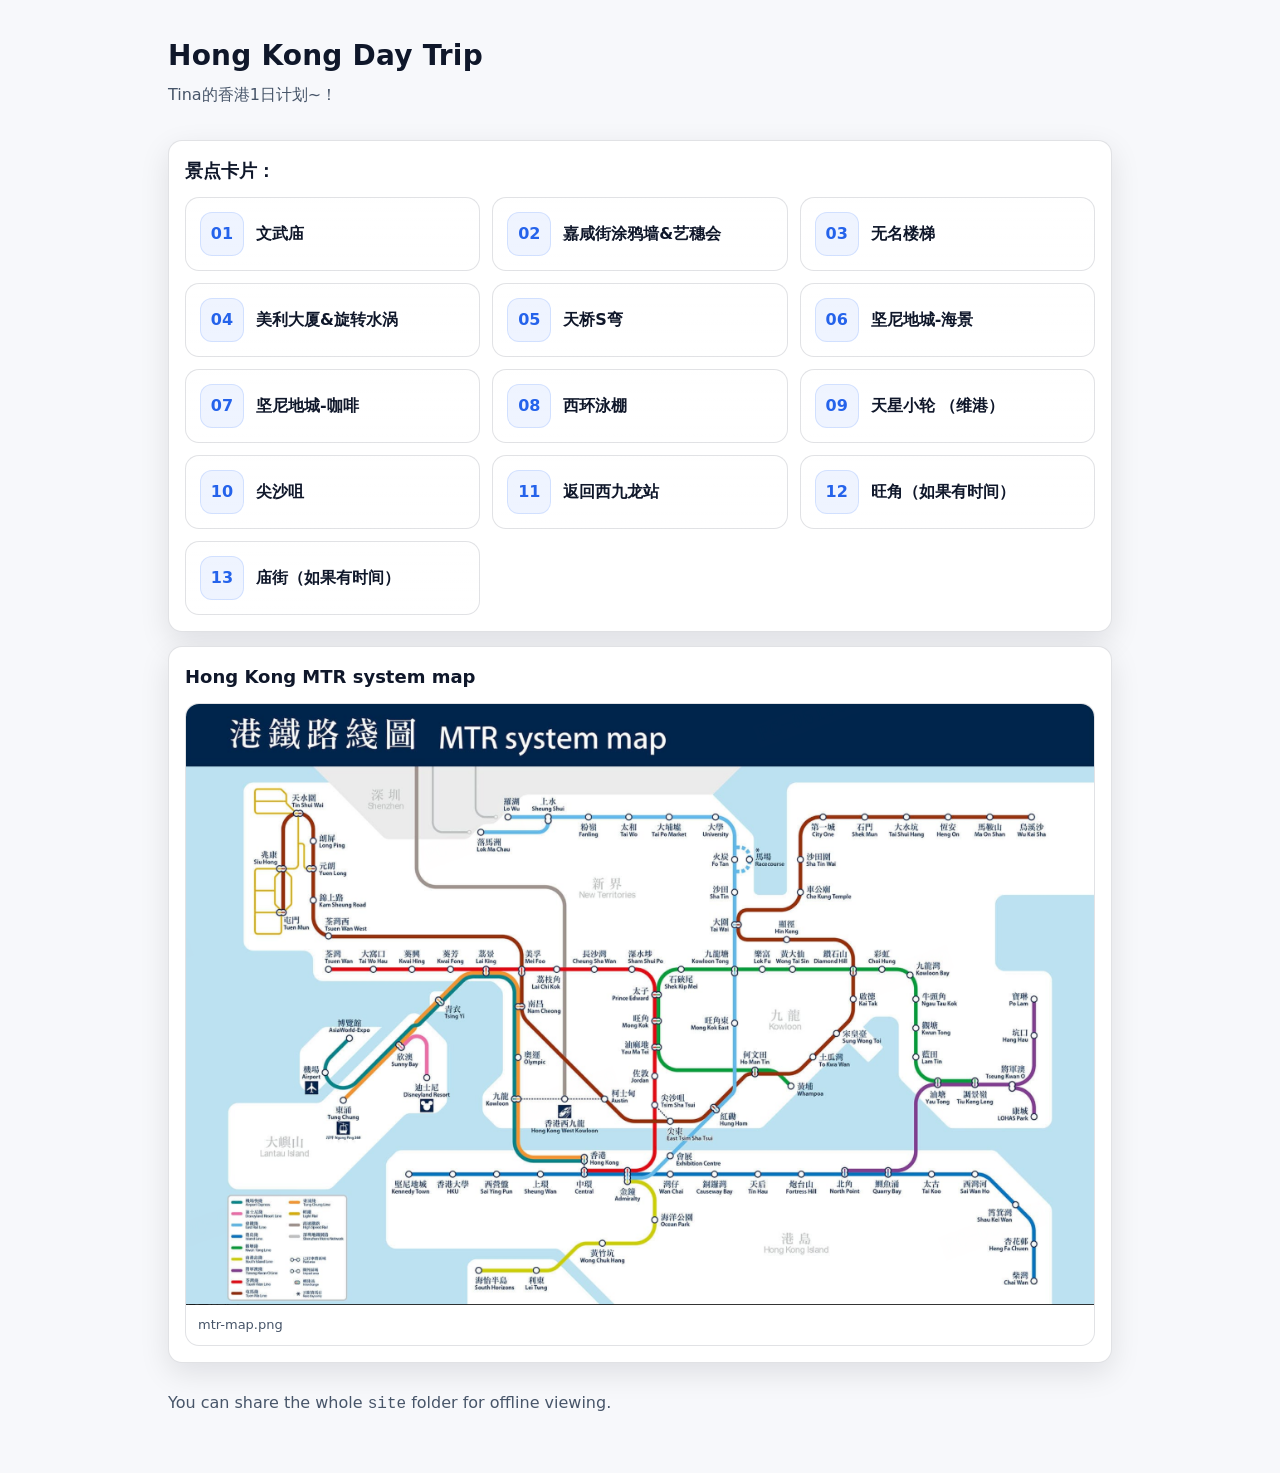
==== index.html @ 5ca56b50 "Add files via upload" ====
<!doctype html>
<html lang="zh-Hans">
  <head>
    <meta charset="utf-8" />
    <meta name="viewport" content="width=device-width, initial-scale=1" />
    <title>Hong Kong Day Trip</title>
    <link rel="stylesheet" href="assets/styles.css" />
  </head>
  <body>
    <main class="container">
      <header class="header">
        <h1>Hong Kong Day Trip</h1>
        <p class="subtitle muted">Tina的香港1日计划~！</p>
      </header>

      <section class="section">
        <h2>景点卡片：</h2>
        <div class="card-grid">
          <a class="card" href="places/place-01.html"><div class="card-idx">01</div><div class="card-title">文武庙</div></a>
<a class="card" href="places/place-02.html"><div class="card-idx">02</div><div class="card-title">嘉咸街涂鸦墙&amp;艺穗会</div></a>
<a class="card" href="places/place-03.html"><div class="card-idx">03</div><div class="card-title">无名楼梯</div></a>
<a class="card" href="places/place-04.html"><div class="card-idx">04</div><div class="card-title">美利大厦&amp;旋转水涡</div></a>
<a class="card" href="places/place-05.html"><div class="card-idx">05</div><div class="card-title">天桥S弯</div></a>
<a class="card" href="places/place-06.html"><div class="card-idx">06</div><div class="card-title">坚尼地城-海景</div></a>
<a class="card" href="places/place-07.html"><div class="card-idx">07</div><div class="card-title">坚尼地城-咖啡</div></a>
<a class="card" href="places/place-08.html"><div class="card-idx">08</div><div class="card-title">西环泳棚</div></a>
<a class="card" href="places/place-09.html"><div class="card-idx">09</div><div class="card-title">天星小轮
（维港）</div></a>
<a class="card" href="places/place-10.html"><div class="card-idx">10</div><div class="card-title">尖沙咀</div></a>
<a class="card" href="places/place-11.html"><div class="card-idx">11</div><div class="card-title">返回西九龙站</div></a>
<a class="card" href="places/place-12.html"><div class="card-idx">12</div><div class="card-title">旺角（如果有时间）</div></a>
<a class="card" href="places/place-13.html"><div class="card-idx">13</div><div class="card-title">庙街（如果有时间）</div></a>
        </div>
      </section>

      <section class="section">
        <h2>Hong Kong MTR system map</h2>
        <figure class="img-item">
          <img loading="lazy" src="assets/images/mtr-map.png" alt="Hong Kong MTR system map" />
          <figcaption>mtr-map.png</figcaption>
        </figure>
      </section>

      <footer class="footer">
        <div class="muted">You can share the whole <code>site</code> folder for offline viewing.</div>
      </footer>
    </main>
  </body>
</html>
---- assets/styles.css ----
:root{
  --bg:#0b0c10;
  --card:#11131a;
  --text:#e8eaf0;
  --muted:#a7adbd;
  --border:rgba(255,255,255,.10);
  --shadow:0 10px 30px rgba(0,0,0,.35);
  --accent:#7aa2ff;
}
@media (prefers-color-scheme: light){
  :root{
    --bg:#f7f8fb;
    --card:#ffffff;
    --text:#0f172a;
    --muted:#475569;
    --border:rgba(15,23,42,.12);
    --shadow:0 10px 30px rgba(2,6,23,.10);
    --accent:#2563eb;
  }
}
*{box-sizing:border-box}
html,body{height:100%}
body{
  margin:0;
  font-family: ui-sans-serif, system-ui, -apple-system, "Segoe UI", "PingFang SC", "Hiragino Sans GB", "Microsoft YaHei", Arial, sans-serif;
  background:var(--bg);
  color:var(--text);
  line-height:1.55;
}
code{font-family: ui-monospace, SFMono-Regular, Menlo, Consolas, "Liberation Mono", monospace}
.container{max-width: 980px; margin: 0 auto; padding: 28px 18px 56px}
.header{padding: 6px 0 18px}
.subtitle{margin: 6px 0 0}
.back{display:inline-block; color:var(--accent); text-decoration:none; margin-bottom:10px}
.back:hover{text-decoration:underline}
h1{margin:0; font-size: 28px; letter-spacing:.2px}
h2{margin:0 0 12px; font-size: 18px}
.section{
  background:var(--card);
  border:1px solid var(--border);
  border-radius:14px;
  padding:16px 16px;
  margin: 14px 0;
  box-shadow: var(--shadow);
}
p{margin: 8px 0}
.muted{color:var(--muted)}
.footer{margin-top: 18px; padding-top: 10px}
.card-grid{
  display:grid;
  grid-template-columns: repeat( auto-fit, minmax(220px, 1fr) );
  gap: 12px;
}
.card{
  display:flex;
  gap: 12px;
  align-items:center;
  padding: 14px;
  border-radius: 14px;
  border:1px solid var(--border);
  background: linear-gradient(180deg, rgba(255,255,255,.03), rgba(255,255,255,0));
  text-decoration:none;
  color:inherit;
  transition: transform .12s ease, border-color .12s ease;
}
.card:hover{transform: translateY(-2px); border-color: rgba(122,162,255,.35)}
.card-idx{
  width: 44px; height: 44px;
  border-radius: 12px;
  display:flex; align-items:center; justify-content:center;
  background: rgba(122,162,255,.12);
  border: 1px solid rgba(122,162,255,.25);
  color: var(--accent);
  font-weight: 700;
}
.card-title{font-weight: 650}
.img-grid{
  display:grid;
  grid-template-columns: repeat( auto-fit, minmax(220px, 1fr) );
  gap: 12px;
}
.img-item{
  margin:0;
  border-radius: 14px;
  overflow:hidden;
  border:1px solid var(--border);
  background: rgba(255,255,255,.02);
}
.img-item img{display:block; width:100%; height:auto}
.img-item figcaption{padding: 10px 12px; font-size: 13px; color: var(--muted)}
.img-missing{
  border-radius: 14px;
  border:1px dashed rgba(255,90,90,.55);
  background: rgba(255,90,90,.08);
  padding: 14px;
}
.img-missing-title{font-weight:700; margin-bottom: 6px}
.img-missing-name{font-family: ui-monospace, SFMono-Regular, Menlo, Consolas, monospace; font-size: 12px}
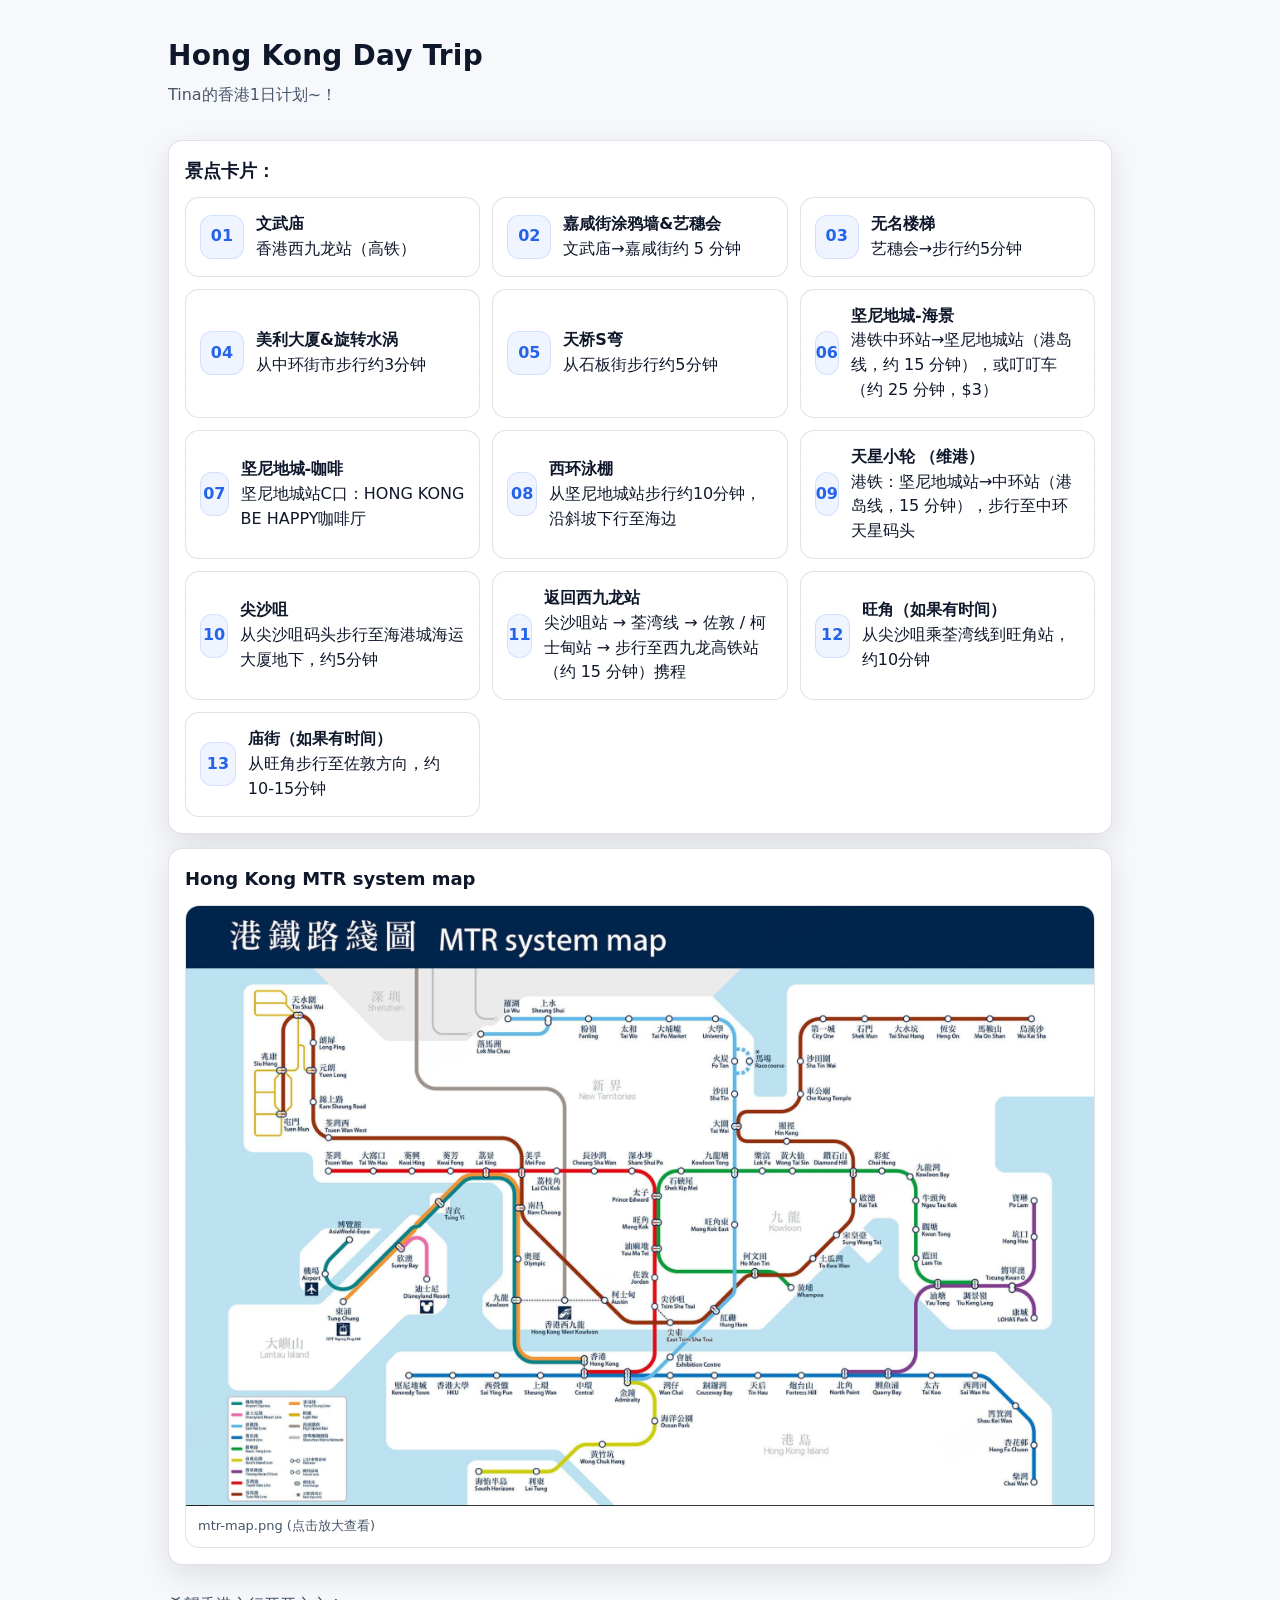
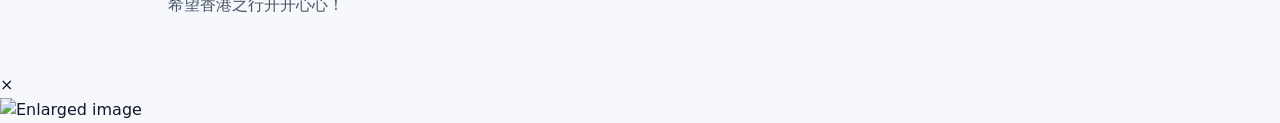
==== commit 715f274b: "Add files via upload" ====
--- a/index.html
+++ b/index.html
@@ -16,34 +16,73 @@
       <section class="section">
         <h2>景点卡片：</h2>
         <div class="card-grid">
-          <a class="card" href="places/place-01.html"><div class="card-idx">01</div><div class="card-title">文武庙</div></a>
-<a class="card" href="places/place-02.html"><div class="card-idx">02</div><div class="card-title">嘉咸街涂鸦墙&amp;艺穗会</div></a>
-<a class="card" href="places/place-03.html"><div class="card-idx">03</div><div class="card-title">无名楼梯</div></a>
-<a class="card" href="places/place-04.html"><div class="card-idx">04</div><div class="card-title">美利大厦&amp;旋转水涡</div></a>
-<a class="card" href="places/place-05.html"><div class="card-idx">05</div><div class="card-title">天桥S弯</div></a>
-<a class="card" href="places/place-06.html"><div class="card-idx">06</div><div class="card-title">坚尼地城-海景</div></a>
-<a class="card" href="places/place-07.html"><div class="card-idx">07</div><div class="card-title">坚尼地城-咖啡</div></a>
-<a class="card" href="places/place-08.html"><div class="card-idx">08</div><div class="card-title">西环泳棚</div></a>
-<a class="card" href="places/place-09.html"><div class="card-idx">09</div><div class="card-title">天星小轮
-（维港）</div></a>
-<a class="card" href="places/place-10.html"><div class="card-idx">10</div><div class="card-title">尖沙咀</div></a>
-<a class="card" href="places/place-11.html"><div class="card-idx">11</div><div class="card-title">返回西九龙站</div></a>
-<a class="card" href="places/place-12.html"><div class="card-idx">12</div><div class="card-title">旺角（如果有时间）</div></a>
-<a class="card" href="places/place-13.html"><div class="card-idx">13</div><div class="card-title">庙街（如果有时间）</div></a>
+          <a class="card" href="places/place-01.html"><div class="card-idx">01</div><div class="card-info"><div class="card-title">文武庙</div><div class="card-transport">香港西九龙站（高铁）</div></div></a>
+<a class="card" href="places/place-02.html"><div class="card-idx">02</div><div class="card-info"><div class="card-title">嘉咸街涂鸦墙&amp;艺穗会</div><div class="card-transport">文武庙→嘉咸街约 5 分钟</div></div></a>
+<a class="card" href="places/place-03.html"><div class="card-idx">03</div><div class="card-info"><div class="card-title">无名楼梯</div><div class="card-transport">艺穗会→步行约5分钟</div></div></a>
+<a class="card" href="places/place-04.html"><div class="card-idx">04</div><div class="card-info"><div class="card-title">美利大厦&amp;旋转水涡</div><div class="card-transport">从中环街市步行约3分钟</div></div></a>
+<a class="card" href="places/place-05.html"><div class="card-idx">05</div><div class="card-info"><div class="card-title">天桥S弯</div><div class="card-transport">从石板街步行约5分钟</div></div></a>
+<a class="card" href="places/place-06.html"><div class="card-idx">06</div><div class="card-info"><div class="card-title">坚尼地城-海景</div><div class="card-transport">港铁中环站→坚尼地城站（港岛线，约 15 分钟），或叮叮车（约 25 分钟，$3）</div></div></a>
+<a class="card" href="places/place-07.html"><div class="card-idx">07</div><div class="card-info"><div class="card-title">坚尼地城-咖啡</div><div class="card-transport">坚尼地城站C口：HONG KONG BE HAPPY咖啡厅</div></div></a>
+<a class="card" href="places/place-08.html"><div class="card-idx">08</div><div class="card-info"><div class="card-title">西环泳棚</div><div class="card-transport">从坚尼地城站步行约10分钟，沿斜坡下行至海边</div></div></a>
+<a class="card" href="places/place-09.html"><div class="card-idx">09</div><div class="card-info"><div class="card-title">天星小轮
+（维港）</div><div class="card-transport">港铁：坚尼地城站→中环站（港岛线，15 分钟），步行至中环天星码头</div></div></a>
+<a class="card" href="places/place-10.html"><div class="card-idx">10</div><div class="card-info"><div class="card-title">尖沙咀</div><div class="card-transport">从尖沙咀码头步行至海港城海运大厦地下，约5分钟</div></div></a>
+<a class="card" href="places/place-11.html"><div class="card-idx">11</div><div class="card-info"><div class="card-title">返回西九龙站</div><div class="card-transport">尖沙咀站 → 荃湾线 → 佐敦 / 柯士甸站 → 步行至西九龙高铁站（约 15 分钟）携程</div></div></a>
+<a class="card" href="places/place-12.html"><div class="card-idx">12</div><div class="card-info"><div class="card-title">旺角（如果有时间）</div><div class="card-transport">从尖沙咀乘荃湾线到旺角站，约10分钟</div></div></a>
+<a class="card" href="places/place-13.html"><div class="card-idx">13</div><div class="card-info"><div class="card-title">庙街（如果有时间）</div><div class="card-transport">从旺角步行至佐敦方向，约10-15分钟</div></div></a>
         </div>
       </section>
 
       <section class="section">
         <h2>Hong Kong MTR system map</h2>
         <figure class="img-item">
-          <img loading="lazy" src="assets/images/mtr-map.png" alt="Hong Kong MTR system map" />
-          <figcaption>mtr-map.png</figcaption>
+          <img id="mtrMapImg" loading="lazy" src="assets/images/mtr-map.png" alt="Hong Kong MTR system map" class="clickable-img" style="cursor: zoom-in;" />
+          <figcaption>mtr-map.png (点击放大查看)</figcaption>
         </figure>
       </section>
 
       <footer class="footer">
-        <div class="muted">You can share the whole <code>site</code> folder for offline viewing.</div>
+        <div class="muted">希望香港之行开开心心！</div>
       </footer>
     </main>
+
+    <div id="imageModal" class="modal">
+      <span class="modal-close">&times;</span>
+      <div class="modal-content">
+        <img id="modalImage" class="modal-image" src="" alt="Enlarged image" />
+      </div>
+    </div>
+
+    <script>
+      const mtrMapImg = document.getElementById('mtrMapImg');
+      const imageModal = document.getElementById('imageModal');
+      const modalImage = document.getElementById('modalImage');
+      const modalClose = document.querySelector('.modal-close');
+
+      mtrMapImg.addEventListener('click', function() {
+        modalImage.src = this.src;
+        imageModal.classList.add('show');
+        document.body.style.overflow = 'hidden';
+      });
+
+      modalClose.addEventListener('click', function() {
+        imageModal.classList.remove('show');
+        document.body.style.overflow = 'auto';
+      });
+
+      imageModal.addEventListener('click', function(e) {
+        if (e.target === this) {
+          imageModal.classList.remove('show');
+          document.body.style.overflow = 'auto';
+        }
+      });
+
+      document.addEventListener('keydown', function(e) {
+        if (e.key === 'Escape') {
+          imageModal.classList.remove('show');
+          document.body.style.overflow = 'auto';
+        }
+      });
+    </script>
   </body>
 </html>
